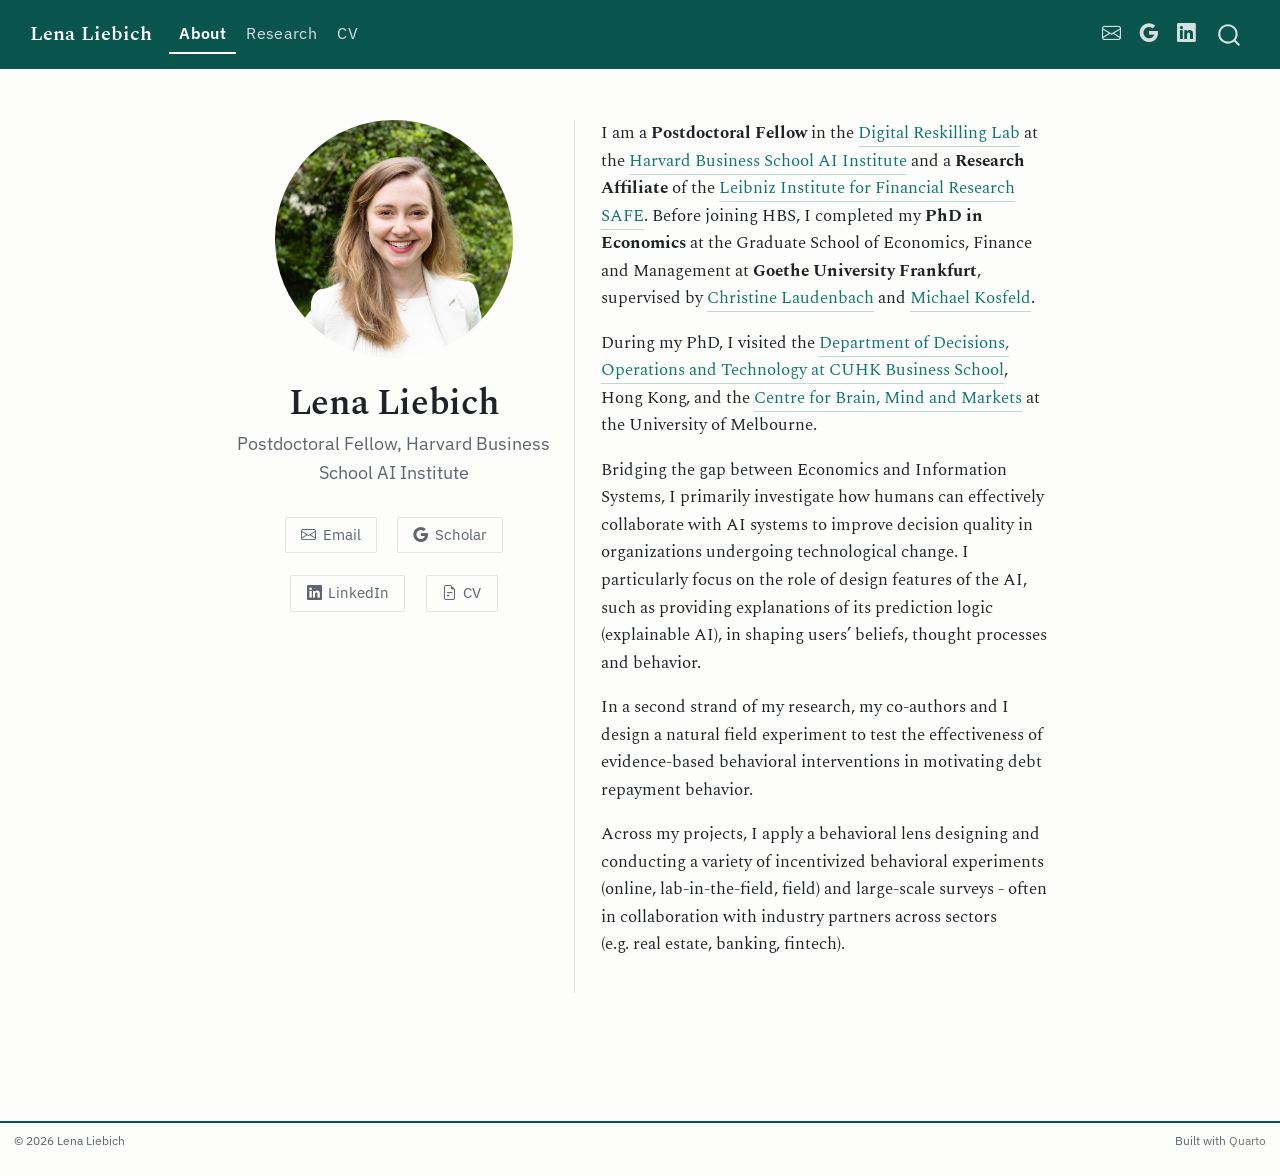
==== docs/index.html @ b9bfd89f "Set the new-tab attributes at build time instead of in the browser Reported as not working in Safari" ====
<!DOCTYPE html>
<html xmlns="http://www.w3.org/1999/xhtml" lang="en" xml:lang="en"><head>

<meta charset="utf-8">
<meta name="generator" content="quarto-1.10.18">

<meta name="viewport" content="width=device-width, initial-scale=1.0, user-scalable=yes">


<title>Lena Liebich</title>
<style>
/* Default styles provided by pandoc.
** See https://pandoc.org/MANUAL.html#variables-for-html for config info.
*/
span.smallcaps{font-variant: small-caps;}
div.columns{display: flex; gap: 1.5em;}
div.column{flex: auto;}
@media screen {
div.columns{gap: min(4vw, 1.5em);}
div.column{overflow-x: auto;}
}
div.hanging-indent{margin-left: 1.5em; text-indent: -1.5em;}
ul.task-list{list-style: none;}
ul.task-list li input[type="checkbox"] {
  width: 0.8em;
  margin: 0 0.8em 0.2em -1em; /* quarto-specific, see https://github.com/quarto-dev/quarto-cli/issues/4556 */ 
  vertical-align: middle;
}
</style>


<script src="site_libs/quarto-nav/quarto-nav.js"></script>
<script src="site_libs/clipboard/clipboard.min.js"></script>
<script src="site_libs/quarto-search/autocomplete.umd.js"></script>
<script src="site_libs/quarto-search/fuse.min.js"></script>
<script src="site_libs/quarto-search/quarto-search.js"></script>
<meta name="quarto:offset" content="./">
<script src="site_libs/quarto-html/quarto.js" type="module"></script>
<script src="site_libs/quarto-html/tabsets/tabsets.js" type="module"></script>
<script src="site_libs/quarto-html/popper.min.js"></script>
<script src="site_libs/quarto-html/tippy.umd.min.js"></script>
<link href="site_libs/quarto-html/tippy.css" rel="stylesheet">
<link href="site_libs/quarto-html/quarto-syntax-highlighting-64a204ab8560d761af7679ceaba22944.css" rel="stylesheet" id="quarto-text-highlighting-styles">
<script src="site_libs/bootstrap/bootstrap.min.js"></script>
<link href="site_libs/bootstrap/bootstrap-icons.css" rel="stylesheet">
<link href="site_libs/bootstrap/bootstrap-2f8f1644a0e8b5014644fbfee4760134.min.css" rel="stylesheet" append-hash="true" id="quarto-bootstrap" data-mode="light">
<script id="quarto-search-options" type="application/json">{
  "location": "navbar",
  "copy-button": false,
  "collapse-after": 3,
  "panel-placement": "end",
  "type": "overlay",
  "limit": 50,
  "keyboard-shortcut": [
    "f",
    "/",
    "s"
  ],
  "show-item-context": false,
  "language": {
    "search-no-results-text": "No results",
    "search-matching-documents-text": "matching documents",
    "search-copy-link-title": "Copy link to search",
    "search-hide-matches-text": "Hide additional matches",
    "search-more-match-text": "more match in this document",
    "search-more-matches-text": "more matches in this document",
    "search-clear-button-title": "Clear",
    "search-text-placeholder": "",
    "search-detached-cancel-button-title": "Cancel",
    "search-submit-button-title": "Submit",
    "search-label": "Search"
  }
}</script>
<style>html{ scroll-behavior: smooth; }</style>
<link rel="preconnect" href="https://fonts.googleapis.com">
<link rel="preconnect" href="https://fonts.gstatic.com" crossorigin="">
<link href="https://fonts.googleapis.com/css2?family=IBM+Plex+Sans:wght@400;500;600&amp;family=Spectral:ital,wght@0,300;0,400;0,600;1,400;1,600&amp;display=swap" rel="stylesheet">


<meta property="og:title" content="Lena Liebich">
<meta property="og:description" content="Postdoctoral Fellow, Harvard Business School AI Institute">
<meta property="og:image" content="https://lenaliebich.github.io/assets/img/profile.jpg">
<meta property="og:site_name" content="Lena Liebich">
<meta name="twitter:title" content="Lena Liebich">
<meta name="twitter:description" content="Postdoctoral Fellow, Harvard Business School AI Institute">
<meta name="twitter:image" content="https://lenaliebich.github.io/assets/img/profile.jpg">
<meta name="twitter:card" content="summary_large_image">
</head>

<body class="nav-fixed fullcontent quarto-light">

<div id="quarto-search-results"></div>
  <header id="quarto-header" class="headroom fixed-top">
    <nav class="navbar navbar-expand-lg " data-bs-theme="dark">
      <div class="navbar-container container-fluid">
      <div class="navbar-brand-container mx-auto">
    <a class="navbar-brand" href="./index.html">
    <span class="navbar-title">Lena Liebich</span>
    </a>
  </div>
            <div id="quarto-search" class="" title="Search"></div>
          <button class="navbar-toggler" type="button" data-bs-toggle="collapse" data-bs-target="#navbarCollapse" aria-controls="navbarCollapse" role="menu" aria-expanded="false" aria-label="Toggle navigation" onclick="if (window.quartoToggleHeadroom) { window.quartoToggleHeadroom(); }">
  <span class="navbar-toggler-icon"></span>
</button>
          <div class="collapse navbar-collapse" id="navbarCollapse">
            <ul class="navbar-nav navbar-nav-scroll me-auto">
  <li class="nav-item">
    <a class="nav-link active" href="./index.html" aria-current="page"> 
<span class="menu-text">About</span></a>
  </li>  
  <li class="nav-item">
    <a class="nav-link" href="./research.html"> 
<span class="menu-text">Research</span></a>
  </li>  
  <li class="nav-item">
    <a class="nav-link" href="./cv.html"> 
<span class="menu-text">CV</span></a>
  </li>  
</ul>
            <ul class="navbar-nav navbar-nav-scroll ms-auto">
  <li class="nav-item compact">
    <a class="nav-link" href="mailto:lliebich@hbs.edu"> <i class="bi bi-envelope" role="img" aria-label="Email">
</i> 
<span class="menu-text"></span></a>
  </li>  
  <li class="nav-item compact">
    <a class="nav-link" href="https://scholar.google.com/citations?user=cl_MymMAAAAJ" rel="noopener noreferrer" target="_blank"> <i class="bi bi-google" role="img" aria-label="Google Scholar">
</i> 
<span class="menu-text"></span></a>
  </li>  
  <li class="nav-item compact">
    <a class="nav-link" href="https://www.linkedin.com/in/lena-liebich" rel="noopener noreferrer" target="_blank"> <i class="bi bi-linkedin" role="img" aria-label="LinkedIn">
</i> 
<span class="menu-text"></span></a>
  </li>  
</ul>
          </div> <!-- /navcollapse -->
            <div class="quarto-navbar-tools">
</div>
      </div> <!-- /container-fluid -->
    </nav>
</header>
<!-- content -->
<div id="quarto-content" class="quarto-container page-columns page-rows-contents page-layout-article page-navbar">
<!-- sidebar -->
<!-- margin-sidebar -->
    
<!-- main -->
<div class="quarto-about-trestles">
  <div class="about-entity">
    <img src="assets/img/profile.jpg" alt="Portrait of Lena Liebich" class="about-image
  round " style="height: 14em; width: 14em;">
<header id="title-block-header" class="quarto-title-block default">
<div class="quarto-title">
<h1 class="title">Lena Liebich</h1>
<p class="subtitle lead">Postdoctoral Fellow, Harvard Business School AI Institute</p>
</div>
<div class="quarto-title-meta">
  </div>
</header>
    <div class="about-links">
  <a href="mailto:lliebich@hbs.edu" class="about-link" rel="" target="">
    <i class="bi bi-envelope"></i>
     <span class="about-link-text">Email</span>
  </a>
  <a href="https://scholar.google.com/citations?user=cl_MymMAAAAJ" class="about-link" rel="noopener noreferrer" target="_blank">
    <i class="bi bi-google"></i>
     <span class="about-link-text">Scholar</span>
  </a>
  <a href="https://www.linkedin.com/in/lena-liebich" class="about-link" rel="noopener noreferrer" target="_blank">
    <i class="bi bi-linkedin"></i>
     <span class="about-link-text">LinkedIn</span>
  </a>
  <a href="/cv.html" class="about-link" rel="" target="">
    <i class="bi bi-file-earmark-text"></i>
     <span class="about-link-text">CV</span>
  </a>
</div>
  </div>
  <div class="about-contents"><main class="content" id="quarto-document-content">
<p>I am a <strong>Postdoctoral Fellow</strong> in the <a href="https://aiinstitute.hbs.edu/digital-reskilling/" target="_blank" rel="noopener noreferrer">Digital Reskilling Lab</a> at the <a href="https://aiinstitute.hbs.edu" target="_blank" rel="noopener noreferrer">Harvard Business School AI Institute</a> and a <strong>Research Affiliate</strong> of the <strong><a href="https://safe-frankfurt.de" target="_blank" rel="noopener noreferrer">Leibniz Institute for Financial Research SAFE</a></strong>. Before joining HBS, I completed my <strong>PhD in Economics</strong> at the Graduate School of Economics, Finance and Management at <strong>Goethe University Frankfurt</strong>, supervised by <a href="https://sites.google.com/site/christinexlaudenbach/" target="_blank" rel="noopener noreferrer">Christine Laudenbach</a> and <a href="https://sites.google.com/site/michaelkosfeld/" target="_blank" rel="noopener noreferrer">Michael Kosfeld</a>.</p>
<p>During my PhD, I visited the <a href="https://www.bschool.cuhk.edu.hk/departments/decisions-operations-and-technology/" target="_blank" rel="noopener noreferrer">Department of Decisions, Operations and Technology at CUHK Business School</a>, Hong Kong, and the <a href="https://www.unimelb.edu.au/cbmm" target="_blank" rel="noopener noreferrer">Centre for Brain, Mind and Markets</a> at the University of Melbourne.</p>
<p>Bridging the gap between Economics and Information Systems, I primarily investigate how humans can effectively collaborate with AI systems to improve decision quality in organizations undergoing technological change. I particularly focus on the role of design features of the AI, such as providing explanations of its prediction logic (explainable AI), in shaping users’ beliefs, thought processes and behavior.</p>
<p>In a second strand of my research, my co-authors and I design a natural field experiment to test the effectiveness of evidence-based behavioral interventions in motivating debt repayment behavior.</p>
<p>Across my projects, I apply a behavioral lens designing and conducting a variety of incentivized behavioral experiments (online, lab-in-the-field, field) and large-scale surveys - often in collaboration with industry partners across sectors (e.g.&nbsp;real estate, banking, fintech).</p>


</main></div>
</div>
 <!-- /main -->
<script id="quarto-html-after-body" type="application/javascript">
  window.document.addEventListener("DOMContentLoaded", function (event) {
    const isCodeAnnotation = (el) => {
      for (const clz of el.classList) {
        if (clz.startsWith('code-annotation-')) {                     
          return true;
        }
      }
      return false;
    }
    const onCopySuccess = function(e) {
      // button target
      const button = e.trigger;
      // don't keep focus
      button.blur();
      // flash "checked"
      button.classList.add('code-copy-button-checked');
      var currentTitle = button.getAttribute("title");
      button.setAttribute("title", "Copied!");
      let tooltip;
      if (window.bootstrap) {
        button.setAttribute("data-bs-toggle", "tooltip");
        button.setAttribute("data-bs-placement", "left");
        button.setAttribute("data-bs-title", "Copied!");
        tooltip = new bootstrap.Tooltip(button, 
          { trigger: "manual", 
            customClass: "code-copy-button-tooltip",
            offset: [0, -8]});
        tooltip.show();    
      }
      setTimeout(function() {
        if (tooltip) {
          tooltip.hide();
          button.removeAttribute("data-bs-title");
          button.removeAttribute("data-bs-toggle");
          button.removeAttribute("data-bs-placement");
        }
        button.setAttribute("title", currentTitle);
        button.classList.remove('code-copy-button-checked');
      }, 1000);
      // clear code selection
      e.clearSelection();
    }
    const getTextToCopy = function(trigger) {
      const outerScaffold = trigger.parentElement.cloneNode(true);
      const codeEl = outerScaffold.querySelector('code');
      for (const childEl of codeEl.children) {
        if (isCodeAnnotation(childEl)) {
          childEl.remove();
        }
      }
      return codeEl.innerText;
    }
    const clipboard = new window.ClipboardJS('.code-copy-button:not([data-in-quarto-modal])', {
      text: getTextToCopy
    });
    clipboard.on('success', onCopySuccess);
    if (window.document.getElementById('quarto-embedded-source-code-modal')) {
      const clipboardModal = new window.ClipboardJS('.code-copy-button[data-in-quarto-modal]', {
        text: getTextToCopy,
        container: window.document.getElementById('quarto-embedded-source-code-modal')
      });
      clipboardModal.on('success', onCopySuccess);
    }
      var localhostRegex = new RegExp(/^(?:http|https):\/\/localhost\:?[0-9]*\//);
      var mailtoRegex = new RegExp(/^mailto:/);
        var filterRegex = new RegExp("https:\/\/lenaliebich\.github\.io");
      var isInternal = (href) => {
          return filterRegex.test(href) || localhostRegex.test(href) || mailtoRegex.test(href);
      }
      // Inspect non-navigation links and adorn them if external
     var links = window.document.querySelectorAll('a[href]:not(.nav-link):not(.navbar-brand):not(.toc-action):not(.sidebar-link):not(.sidebar-item-toggle):not(.pagination-link):not(.no-external):not([aria-hidden]):not(.dropdown-item):not(.quarto-navigation-tool):not(.about-link)');
      for (var i=0; i<links.length; i++) {
        const link = links[i];
        if (!isInternal(link.href)) {
          // undo the damage that might have been done by quarto-nav.js in the case of
          // links that we want to consider external
          if (link.dataset.originalHref !== undefined) {
            link.href = link.dataset.originalHref;
          }
        }
      }
    function tippyHover(el, contentFn, onTriggerFn, onUntriggerFn) {
      const config = {
        allowHTML: true,
        maxWidth: 500,
        delay: 100,
        arrow: false,
        appendTo: function(el) {
            return el.parentElement;
        },
        interactive: true,
        interactiveBorder: 10,
        theme: 'quarto',
        placement: 'bottom-start',
      };
      if (contentFn) {
        config.content = contentFn;
      }
      if (onTriggerFn) {
        config.onTrigger = onTriggerFn;
      }
      if (onUntriggerFn) {
        config.onUntrigger = onUntriggerFn;
      }
      window.tippy(el, config); 
    }
    const noterefs = window.document.querySelectorAll('a[role="doc-noteref"]');
    for (var i=0; i<noterefs.length; i++) {
      const ref = noterefs[i];
      tippyHover(ref, function() {
        // use id or data attribute instead here
        let href = ref.getAttribute('data-footnote-href') || ref.getAttribute('href');
        try { href = new URL(href).hash; } catch {}
        const id = href.replace(/^#\/?/, "");
        const note = window.document.getElementById(id);
        if (note) {
          return note.innerHTML;
        } else {
          return "";
        }
      });
    }
    const xrefs = window.document.querySelectorAll('a.quarto-xref');
    const processXRef = (id, note) => {
      // Strip column container classes
      const stripColumnClz = (el) => {
        el.classList.remove("page-full", "page-columns");
        if (el.children) {
          for (const child of el.children) {
            stripColumnClz(child);
          }
        }
      }
      stripColumnClz(note)
      if (id === null || id.startsWith('sec-')) {
        // Special case sections, only their first couple elements
        const container = document.createElement("div");
        if (note.children && note.children.length > 2) {
          container.appendChild(note.children[0].cloneNode(true));
          for (let i = 1; i < note.children.length; i++) {
            const child = note.children[i];
            if (child.tagName === "P" && child.innerText === "") {
              continue;
            } else {
              container.appendChild(child.cloneNode(true));
              break;
            }
          }
          if (window.Quarto?.typesetMath) {
            window.Quarto.typesetMath(container);
          }
          return container.innerHTML
        } else {
          if (window.Quarto?.typesetMath) {
            window.Quarto.typesetMath(note);
          }
          return note.innerHTML;
        }
      } else {
        // Remove any anchor links if they are present
        const anchorLink = note.querySelector('a.anchorjs-link');
        if (anchorLink) {
          anchorLink.remove();
        }
        if (window.Quarto?.typesetMath) {
          window.Quarto.typesetMath(note);
        }
        if (note.classList.contains("callout")) {
          return note.outerHTML;
        } else {
          return note.innerHTML;
        }
      }
    }
    for (var i=0; i<xrefs.length; i++) {
      const xref = xrefs[i];
      tippyHover(xref, undefined, function(instance) {
        instance.disable();
        let url = xref.getAttribute('href');
        let hash = undefined; 
        if (url.startsWith('#')) {
          hash = url;
        } else {
          try { hash = new URL(url).hash; } catch {}
        }
        if (hash) {
          const id = hash.replace(/^#\/?/, "");
          const note = window.document.getElementById(id);
          if (note !== null) {
            try {
              const html = processXRef(id, note.cloneNode(true));
              instance.setContent(html);
            } finally {
              instance.enable();
              instance.show();
            }
          } else {
            // See if we can fetch this
            fetch(url.split('#')[0])
            .then(res => res.text())
            .then(html => {
              const parser = new DOMParser();
              const htmlDoc = parser.parseFromString(html, "text/html");
              const note = htmlDoc.getElementById(id);
              if (note !== null) {
                const html = processXRef(id, note);
                instance.setContent(html);
              } 
            }).finally(() => {
              instance.enable();
              instance.show();
            });
          }
        } else {
          // See if we can fetch a full url (with no hash to target)
          // This is a special case and we should probably do some content thinning / targeting
          fetch(url)
          .then(res => res.text())
          .then(html => {
            const parser = new DOMParser();
            const htmlDoc = parser.parseFromString(html, "text/html");
            const note = htmlDoc.querySelector('main.content');
            if (note !== null) {
              // This should only happen for chapter cross references
              // (since there is no id in the URL)
              // remove the first header
              if (note.children.length > 0 && note.children[0].tagName === "HEADER") {
                note.children[0].remove();
              }
              const html = processXRef(null, note);
              instance.setContent(html);
            } 
          }).finally(() => {
            instance.enable();
            instance.show();
          });
        }
      }, function(instance) {
      });
    }
        let selectedAnnoteEl;
        const selectorForAnnotation = ( cell, annotation) => {
          let cellAttr = 'data-code-cell="' + cell + '"';
          let lineAttr = 'data-code-annotation="' +  annotation + '"';
          const selector = 'span[' + cellAttr + '][' + lineAttr + ']';
          return selector;
        }
        const selectCodeLines = (annoteEl) => {
          const doc = window.document;
          const targetCell = annoteEl.getAttribute("data-target-cell");
          const targetAnnotation = annoteEl.getAttribute("data-target-annotation");
          const annoteSpan = window.document.querySelector(selectorForAnnotation(targetCell, targetAnnotation));
          const lines = annoteSpan.getAttribute("data-code-lines").split(",");
          const lineIds = lines.map((line) => {
            return targetCell + "-" + line;
          })
          let top = null;
          let height = null;
          let parent = null;
          if (lineIds.length > 0) {
              //compute the position of the single el (top and bottom and make a div)
              const el = window.document.getElementById(lineIds[0]);
              top = el.offsetTop;
              height = el.offsetHeight;
              parent = el.parentElement.parentElement;
            if (lineIds.length > 1) {
              const lastEl = window.document.getElementById(lineIds[lineIds.length - 1]);
              const bottom = lastEl.offsetTop + lastEl.offsetHeight;
              height = bottom - top;
            }
            if (top !== null && height !== null && parent !== null) {
              // cook up a div (if necessary) and position it 
              let div = window.document.getElementById("code-annotation-line-highlight");
              if (div === null) {
                div = window.document.createElement("div");
                div.setAttribute("id", "code-annotation-line-highlight");
                div.style.position = 'absolute';
                parent.appendChild(div);
              }
              div.style.top = top - 2 + "px";
              div.style.height = height + 4 + "px";
              div.style.left = 0;
              let gutterDiv = window.document.getElementById("code-annotation-line-highlight-gutter");
              if (gutterDiv === null) {
                gutterDiv = window.document.createElement("div");
                gutterDiv.setAttribute("id", "code-annotation-line-highlight-gutter");
                gutterDiv.style.position = 'absolute';
                const codeCell = window.document.getElementById(targetCell);
                const gutter = codeCell.querySelector('.code-annotation-gutter');
                gutter.appendChild(gutterDiv);
              }
              gutterDiv.style.top = top - 2 + "px";
              gutterDiv.style.height = height + 4 + "px";
            }
            selectedAnnoteEl = annoteEl;
          }
        };
        const unselectCodeLines = () => {
          const elementsIds = ["code-annotation-line-highlight", "code-annotation-line-highlight-gutter"];
          elementsIds.forEach((elId) => {
            const div = window.document.getElementById(elId);
            if (div) {
              div.remove();
            }
          });
          selectedAnnoteEl = undefined;
        };
          // Handle positioning of the toggle
      window.addEventListener(
        "resize",
        throttle(() => {
          elRect = undefined;
          if (selectedAnnoteEl) {
            selectCodeLines(selectedAnnoteEl);
          }
        }, 10)
      );
      function throttle(fn, ms) {
      let throttle = false;
      let timer;
        return (...args) => {
          if(!throttle) { // first call gets through
              fn.apply(this, args);
              throttle = true;
          } else { // all the others get throttled
              if(timer) clearTimeout(timer); // cancel #2
              timer = setTimeout(() => {
                fn.apply(this, args);
                timer = throttle = false;
              }, ms);
          }
        };
      }
        // Attach click handler to the DT
        const annoteDls = window.document.querySelectorAll('dt[data-target-cell]');
        for (const annoteDlNode of annoteDls) {
          annoteDlNode.addEventListener('click', (event) => {
            const clickedEl = event.target;
            if (clickedEl !== selectedAnnoteEl) {
              unselectCodeLines();
              const activeEl = window.document.querySelector('dt[data-target-cell].code-annotation-active');
              if (activeEl) {
                activeEl.classList.remove('code-annotation-active');
              }
              selectCodeLines(clickedEl);
              clickedEl.classList.add('code-annotation-active');
            } else {
              // Unselect the line
              unselectCodeLines();
              clickedEl.classList.remove('code-annotation-active');
            }
          });
        }
    const findCites = (el) => {
      const parentEl = el.parentElement;
      if (parentEl) {
        const cites = parentEl.dataset.cites;
        if (cites) {
          return {
            el,
            cites: cites.split(' ')
          };
        } else {
          return findCites(el.parentElement)
        }
      } else {
        return undefined;
      }
    };
    var bibliorefs = window.document.querySelectorAll('a[role="doc-biblioref"]');
    for (var i=0; i<bibliorefs.length; i++) {
      const ref = bibliorefs[i];
      const citeInfo = findCites(ref);
      if (citeInfo) {
        tippyHover(citeInfo.el, function() {
          var popup = window.document.createElement('div');
          citeInfo.cites.forEach(function(cite) {
            var citeDiv = window.document.createElement('div');
            citeDiv.classList.add('hanging-indent');
            citeDiv.classList.add('csl-entry');
            var biblioDiv = window.document.getElementById('ref-' + cite);
            if (biblioDiv) {
              citeDiv.innerHTML = biblioDiv.innerHTML;
            }
            popup.appendChild(citeDiv);
          });
          return popup.innerHTML;
        });
      }
    }
  });
  </script>
</div> <!-- /content -->
<footer class="footer">
  <div class="nav-footer">
    <div class="nav-footer-left">
<p>© 2026 Lena Liebich</p>
</div>   
    <div class="nav-footer-center">
      &nbsp;
    </div>
    <div class="nav-footer-right">
<p>Built with <a href="https://quarto.org" target="_blank" rel="noopener noreferrer">Quarto</a></p>
</div>
  </div>
</footer>




<script src="site_libs/quarto-html/zenscroll-min.js"></script>
</body></html>
---- docs/site_libs/quarto-html/tippy.css ----
.tippy-box[data-animation=fade][data-state=hidden]{opacity:0}[data-tippy-root]{max-width:calc(100vw - 10px)}.tippy-box{position:relative;background-color:#333;color:#fff;border-radius:4px;font-size:14px;line-height:1.4;white-space:normal;outline:0;transition-property:transform,visibility,opacity}.tippy-box[data-placement^=top]>.tippy-arrow{bottom:0}.tippy-box[data-placement^=top]>.tippy-arrow:before{bottom:-7px;left:0;border-width:8px 8px 0;border-top-color:initial;transform-origin:center top}.tippy-box[data-placement^=bottom]>.tippy-arrow{top:0}.tippy-box[data-placement^=bottom]>.tippy-arrow:before{top:-7px;left:0;border-width:0 8px 8px;border-bottom-color:initial;transform-origin:center bottom}.tippy-box[data-placement^=left]>.tippy-arrow{right:0}.tippy-box[data-placement^=left]>.tippy-arrow:before{border-width:8px 0 8px 8px;border-left-color:initial;right:-7px;transform-origin:center left}.tippy-box[data-placement^=right]>.tippy-arrow{left:0}.tippy-box[data-placement^=right]>.tippy-arrow:before{left:-7px;border-width:8px 8px 8px 0;border-right-color:initial;transform-origin:center right}.tippy-box[data-inertia][data-state=visible]{transition-timing-function:cubic-bezier(.54,1.5,.38,1.11)}.tippy-arrow{width:16px;height:16px;color:#333}.tippy-arrow:before{content:"";position:absolute;border-color:transparent;border-style:solid}.tippy-content{position:relative;padding:5px 9px;z-index:1}
---- docs/site_libs/quarto-html/quarto-syntax-highlighting-64a204ab8560d761af7679ceaba22944.css ----
/* quarto syntax highlight colors */
:root {
  --quarto-hl-ot-color: #003B4F;
  --quarto-hl-at-color: #657422;
  --quarto-hl-ss-color: #20794D;
  --quarto-hl-an-color: #5E5E5E;
  --quarto-hl-fu-color: #4758AB;
  --quarto-hl-st-color: #20794D;
  --quarto-hl-cf-color: #003B4F;
  --quarto-hl-op-color: #5E5E5E;
  --quarto-hl-er-color: #AD0000;
  --quarto-hl-bn-color: #AD0000;
  --quarto-hl-al-color: #AD0000;
  --quarto-hl-va-color: #111111;
  --quarto-hl-bu-color: inherit;
  --quarto-hl-ex-color: inherit;
  --quarto-hl-pp-color: #AD0000;
  --quarto-hl-in-color: #5E5E5E;
  --quarto-hl-vs-color: #20794D;
  --quarto-hl-wa-color: #5E5E5E;
  --quarto-hl-do-color: #5E5E5E;
  --quarto-hl-im-color: #00769E;
  --quarto-hl-ch-color: #20794D;
  --quarto-hl-dt-color: #AD0000;
  --quarto-hl-fl-color: #AD0000;
  --quarto-hl-co-color: #5E5E5E;
  --quarto-hl-cv-color: #5E5E5E;
  --quarto-hl-cn-color: #8f5902;
  --quarto-hl-sc-color: #5E5E5E;
  --quarto-hl-dv-color: #AD0000;
  --quarto-hl-kw-color: #003B4F;
}

/* other quarto variables */
:root {
  --quarto-font-monospace: SFMono-Regular, Menlo, Monaco, Consolas, "Liberation Mono", "Courier New", monospace;
}

/* syntax highlight based on Pandoc's rules */
pre > code.sourceCode > span {
  color: #003B4F;
}

code.sourceCode > span {
  color: #003B4F;
}

div.sourceCode,
div.sourceCode pre.sourceCode {
  color: #003B4F;
}

/* Normal */
code span {
  color: #003B4F;
}

/* Alert */
code span.al {
  color: #AD0000;
  font-style: inherit;
}

/* Annotation */
code span.an {
  color: #5E5E5E;
  font-style: inherit;
}

/* Attribute */
code span.at {
  color: #657422;
  font-style: inherit;
}

/* BaseN */
code span.bn {
  color: #AD0000;
  font-style: inherit;
}

/* BuiltIn */
code span.bu {
  font-style: inherit;
}

/* ControlFlow */
code span.cf {
  color: #003B4F;
  font-weight: bold;
  font-style: inherit;
}

/* Char */
code span.ch {
  color: #20794D;
  font-style: inherit;
}

/* Constant */
code span.cn {
  color: #8f5902;
  font-style: inherit;
}

/* Comment */
code span.co {
  color: #5E5E5E;
  font-style: inherit;
}

/* CommentVar */
code span.cv {
  color: #5E5E5E;
  font-style: italic;
}

/* Documentation */
code span.do {
  color: #5E5E5E;
  font-style: italic;
}

/* DataType */
code span.dt {
  color: #AD0000;
  font-style: inherit;
}

/* DecVal */
code span.dv {
  color: #AD0000;
  font-style: inherit;
}

/* Error */
code span.er {
  color: #AD0000;
  font-style: inherit;
}

/* Extension */
code span.ex {
  font-style: inherit;
}

/* Float */
code span.fl {
  color: #AD0000;
  font-style: inherit;
}

/* Function */
code span.fu {
  color: #4758AB;
  font-style: inherit;
}

/* Import */
code span.im {
  color: #00769E;
  font-style: inherit;
}

/* Information */
code span.in {
  color: #5E5E5E;
  font-style: inherit;
}

/* Keyword */
code span.kw {
  color: #003B4F;
  font-weight: bold;
  font-style: inherit;
}

/* Operator */
code span.op {
  color: #5E5E5E;
  font-style: inherit;
}

/* Other */
code span.ot {
  color: #003B4F;
  font-style: inherit;
}

/* Preprocessor */
code span.pp {
  color: #AD0000;
  font-style: inherit;
}

/* SpecialChar */
code span.sc {
  color: #5E5E5E;
  font-style: inherit;
}

/* SpecialString */
code span.ss {
  color: #20794D;
  font-style: inherit;
}

/* String */
code span.st {
  color: #20794D;
  font-style: inherit;
}

/* Variable */
code span.va {
  color: #111111;
  font-style: inherit;
}

/* VerbatimString */
code span.vs {
  color: #20794D;
  font-style: inherit;
}

/* Warning */
code span.wa {
  color: #5E5E5E;
  font-style: italic;
}

.prevent-inlining {
  content: "</";
}

/*# sourceMappingURL=9d8d5bb603a83b8298b89080a598c93b.css.map */
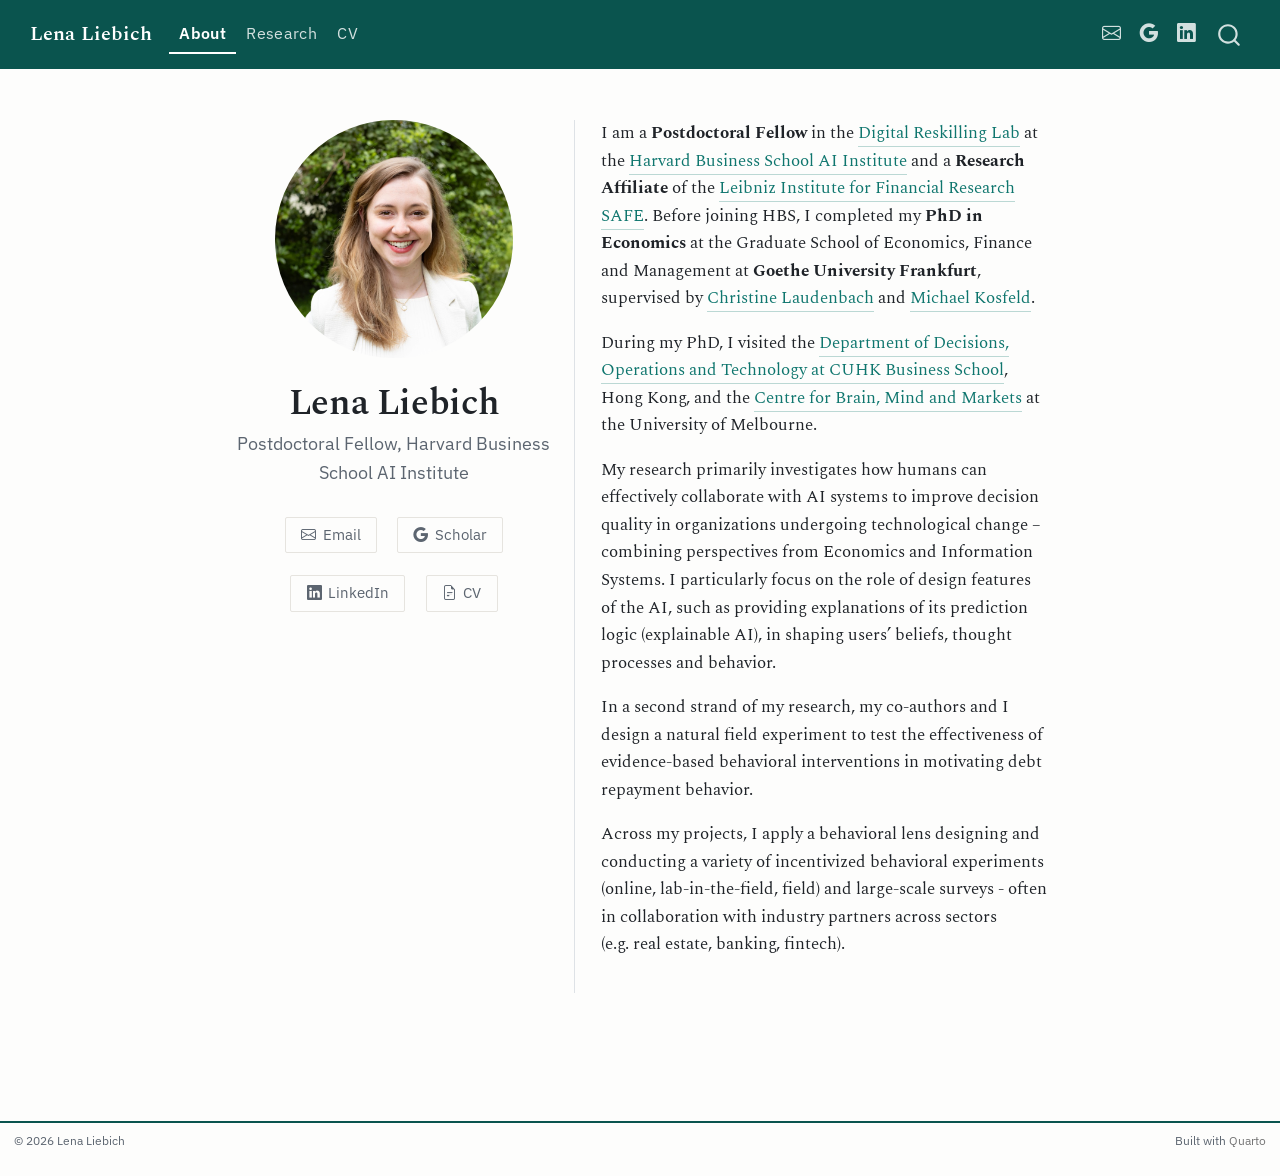
==== commit 4f4a5927: "Lead the About bio with the research question Reorders the sentence so it opens with what the resear" ====
--- a/docs/index.html
+++ b/docs/index.html
@@ -180,7 +180,7 @@
   <div class="about-contents"><main class="content" id="quarto-document-content">
 <p>I am a <strong>Postdoctoral Fellow</strong> in the <a href="https://aiinstitute.hbs.edu/digital-reskilling/" target="_blank" rel="noopener noreferrer">Digital Reskilling Lab</a> at the <a href="https://aiinstitute.hbs.edu" target="_blank" rel="noopener noreferrer">Harvard Business School AI Institute</a> and a <strong>Research Affiliate</strong> of the <strong><a href="https://safe-frankfurt.de" target="_blank" rel="noopener noreferrer">Leibniz Institute for Financial Research SAFE</a></strong>. Before joining HBS, I completed my <strong>PhD in Economics</strong> at the Graduate School of Economics, Finance and Management at <strong>Goethe University Frankfurt</strong>, supervised by <a href="https://sites.google.com/site/christinexlaudenbach/" target="_blank" rel="noopener noreferrer">Christine Laudenbach</a> and <a href="https://sites.google.com/site/michaelkosfeld/" target="_blank" rel="noopener noreferrer">Michael Kosfeld</a>.</p>
 <p>During my PhD, I visited the <a href="https://www.bschool.cuhk.edu.hk/departments/decisions-operations-and-technology/" target="_blank" rel="noopener noreferrer">Department of Decisions, Operations and Technology at CUHK Business School</a>, Hong Kong, and the <a href="https://www.unimelb.edu.au/cbmm" target="_blank" rel="noopener noreferrer">Centre for Brain, Mind and Markets</a> at the University of Melbourne.</p>
-<p>Bridging the gap between Economics and Information Systems, I primarily investigate how humans can effectively collaborate with AI systems to improve decision quality in organizations undergoing technological change. I particularly focus on the role of design features of the AI, such as providing explanations of its prediction logic (explainable AI), in shaping users’ beliefs, thought processes and behavior.</p>
+<p>My research primarily investigates how humans can effectively collaborate with AI systems to improve decision quality in organizations undergoing technological change – combining perspectives from Economics and Information Systems. I particularly focus on the role of design features of the AI, such as providing explanations of its prediction logic (explainable AI), in shaping users’ beliefs, thought processes and behavior.</p>
 <p>In a second strand of my research, my co-authors and I design a natural field experiment to test the effectiveness of evidence-based behavioral interventions in motivating debt repayment behavior.</p>
 <p>Across my projects, I apply a behavioral lens designing and conducting a variety of incentivized behavioral experiments (online, lab-in-the-field, field) and large-scale surveys - often in collaboration with industry partners across sectors (e.g.&nbsp;real estate, banking, fintech).</p>
 
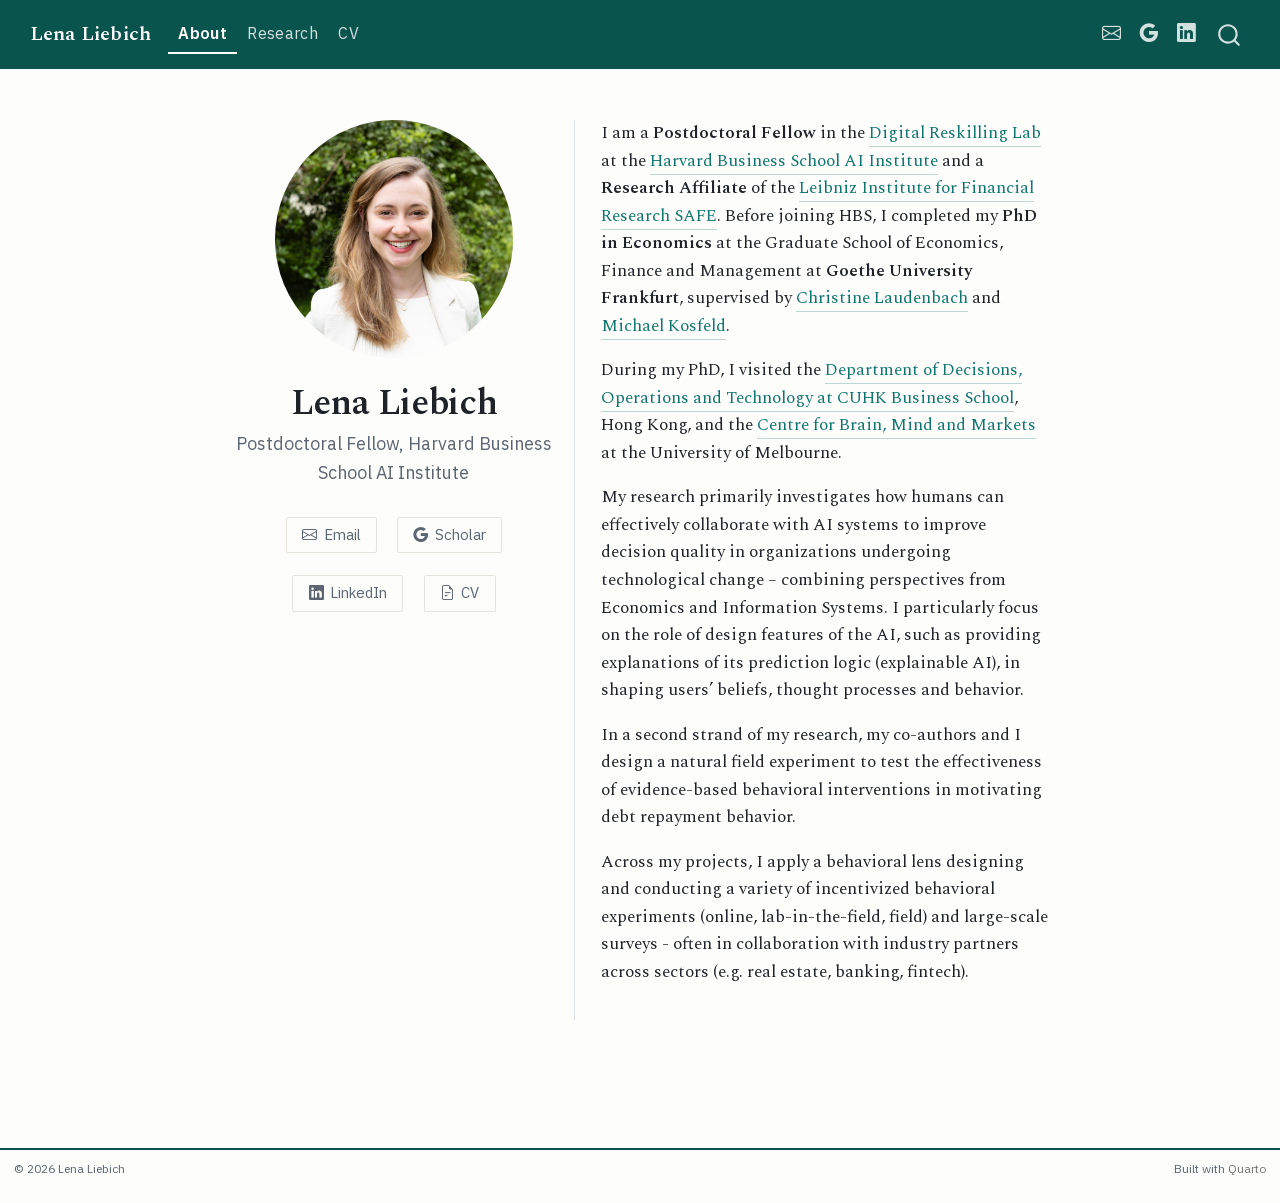
==== commit 54c65513: "Self-host the web fonts; stop the theme's own Google Fonts request Every page load sent the visitor'" ====
--- a/docs/index.html
+++ b/docs/index.html
@@ -43,7 +43,7 @@
 <link href="site_libs/quarto-html/quarto-syntax-highlighting-64a204ab8560d761af7679ceaba22944.css" rel="stylesheet" id="quarto-text-highlighting-styles">
 <script src="site_libs/bootstrap/bootstrap.min.js"></script>
 <link href="site_libs/bootstrap/bootstrap-icons.css" rel="stylesheet">
-<link href="site_libs/bootstrap/bootstrap-2f8f1644a0e8b5014644fbfee4760134.min.css" rel="stylesheet" append-hash="true" id="quarto-bootstrap" data-mode="light">
+<link href="site_libs/bootstrap/bootstrap-1bcb176e12367c25f069ea20081f12ee.min.css" rel="stylesheet" append-hash="true" id="quarto-bootstrap" data-mode="light">
 <script id="quarto-search-options" type="application/json">{
   "location": "navbar",
   "copy-button": false,
@@ -72,11 +72,10 @@
   }
 }</script>
 <style>html{ scroll-behavior: smooth; }</style>
-<link rel="preconnect" href="https://fonts.googleapis.com">
-<link rel="preconnect" href="https://fonts.gstatic.com" crossorigin="">
-<link href="https://fonts.googleapis.com/css2?family=IBM+Plex+Sans:wght@400;500;600&amp;family=Spectral:ital,wght@0,300;0,400;0,600;1,400;1,600&amp;display=swap" rel="stylesheet">
-
-
+<script data-goatcounter="https://lenaliebich.goatcounter.com/count" async="" src="https://gc.zgo.at/count.v5.js" crossorigin="anonymous" integrity="sha384-atnOLvQb9t+jTSipvd75X2yginT4PjVbqDdlJAmxMm+wYElFmeR6EmLP5bYeoRVQ"></script>
+
+
+<link rel="stylesheet" href="assets/fonts/fonts.css">
 <meta property="og:title" content="Lena Liebich">
 <meta property="og:description" content="Postdoctoral Fellow, Harvard Business School AI Institute">
 <meta property="og:image" content="https://lenaliebich.github.io/assets/img/profile.jpg">
@@ -85,6 +84,7 @@
 <meta name="twitter:description" content="Postdoctoral Fellow, Harvard Business School AI Institute">
 <meta name="twitter:image" content="https://lenaliebich.github.io/assets/img/profile.jpg">
 <meta name="twitter:card" content="summary_large_image">
+<link rel="canonical" href="https://lenaliebich.github.io/">
 </head>
 
 <body class="nav-fixed fullcontent quarto-light">
--- a/docs/assets/fonts/fonts.css
+++ b/docs/assets/fonts/fonts.css
@@ -0,0 +1,135 @@
+/*
+ * Self-hosted web fonts, so pages make no request to Google Fonts and no
+ * visitor's IP address is sent to a third party just to draw the text.
+ *
+ * These are the exact files Google Fonts served for this site (same request
+ * as before: IBM Plex Sans 400/500/600; Spectral 300/400/600 and italic
+ * 400/600), so the type looks the same. Only the latin and latin-ext subsets
+ * are kept; together they cover every character on the site, and a browser
+ * fetches latin-ext only when a page uses one of its characters.
+ *
+ * IBM Plex Sans is a variable font: one file per subset covers weights
+ * 400-600. Spectral has one file per weight and style.
+ *
+ * Both families are under the SIL Open Font License 1.1; see OFL-*.txt.
+ */
+
+/* IBM Plex Sans normal 400-600, latin */
+@font-face {
+  font-family: "IBM Plex Sans";
+  font-style: normal;
+  font-weight: 400 600;
+  font-display: swap;
+  src: url("ibm-plex-sans-latin.woff2") format("woff2");
+  unicode-range: U+0000-00FF, U+0131, U+0152-0153, U+02BB-02BC, U+02C6, U+02DA, U+02DC, U+0304, U+0308, U+0329, U+2000-206F, U+20AC, U+2122, U+2191, U+2193, U+2212, U+2215, U+FEFF, U+FFFD;
+}
+
+/* IBM Plex Sans normal 400-600, latin-ext */
+@font-face {
+  font-family: "IBM Plex Sans";
+  font-style: normal;
+  font-weight: 400 600;
+  font-display: swap;
+  src: url("ibm-plex-sans-latin-ext.woff2") format("woff2");
+  unicode-range: U+0100-02BA, U+02BD-02C5, U+02C7-02CC, U+02CE-02D7, U+02DD-02FF, U+0304, U+0308, U+0329, U+1D00-1DBF, U+1E00-1E9F, U+1EF2-1EFF, U+2020, U+20A0-20AB, U+20AD-20C4, U+2113, U+2C60-2C7F, U+A720-A7FF;
+}
+
+/* Spectral normal 300, latin */
+@font-face {
+  font-family: "Spectral";
+  font-style: normal;
+  font-weight: 300;
+  font-display: swap;
+  src: url("spectral-300-latin.woff2") format("woff2");
+  unicode-range: U+0000-00FF, U+0131, U+0152-0153, U+02BB-02BC, U+02C6, U+02DA, U+02DC, U+0304, U+0308, U+0329, U+2000-206F, U+20AC, U+2122, U+2191, U+2193, U+2212, U+2215, U+FEFF, U+FFFD;
+}
+
+/* Spectral normal 300, latin-ext */
+@font-face {
+  font-family: "Spectral";
+  font-style: normal;
+  font-weight: 300;
+  font-display: swap;
+  src: url("spectral-300-latin-ext.woff2") format("woff2");
+  unicode-range: U+0100-02BA, U+02BD-02C5, U+02C7-02CC, U+02CE-02D7, U+02DD-02FF, U+0304, U+0308, U+0329, U+1D00-1DBF, U+1E00-1E9F, U+1EF2-1EFF, U+2020, U+20A0-20AB, U+20AD-20C4, U+2113, U+2C60-2C7F, U+A720-A7FF;
+}
+
+/* Spectral normal 400, latin */
+@font-face {
+  font-family: "Spectral";
+  font-style: normal;
+  font-weight: 400;
+  font-display: swap;
+  src: url("spectral-400-latin.woff2") format("woff2");
+  unicode-range: U+0000-00FF, U+0131, U+0152-0153, U+02BB-02BC, U+02C6, U+02DA, U+02DC, U+0304, U+0308, U+0329, U+2000-206F, U+20AC, U+2122, U+2191, U+2193, U+2212, U+2215, U+FEFF, U+FFFD;
+}
+
+/* Spectral normal 400, latin-ext */
+@font-face {
+  font-family: "Spectral";
+  font-style: normal;
+  font-weight: 400;
+  font-display: swap;
+  src: url("spectral-400-latin-ext.woff2") format("woff2");
+  unicode-range: U+0100-02BA, U+02BD-02C5, U+02C7-02CC, U+02CE-02D7, U+02DD-02FF, U+0304, U+0308, U+0329, U+1D00-1DBF, U+1E00-1E9F, U+1EF2-1EFF, U+2020, U+20A0-20AB, U+20AD-20C4, U+2113, U+2C60-2C7F, U+A720-A7FF;
+}
+
+/* Spectral normal 600, latin */
+@font-face {
+  font-family: "Spectral";
+  font-style: normal;
+  font-weight: 600;
+  font-display: swap;
+  src: url("spectral-600-latin.woff2") format("woff2");
+  unicode-range: U+0000-00FF, U+0131, U+0152-0153, U+02BB-02BC, U+02C6, U+02DA, U+02DC, U+0304, U+0308, U+0329, U+2000-206F, U+20AC, U+2122, U+2191, U+2193, U+2212, U+2215, U+FEFF, U+FFFD;
+}
+
+/* Spectral normal 600, latin-ext */
+@font-face {
+  font-family: "Spectral";
+  font-style: normal;
+  font-weight: 600;
+  font-display: swap;
+  src: url("spectral-600-latin-ext.woff2") format("woff2");
+  unicode-range: U+0100-02BA, U+02BD-02C5, U+02C7-02CC, U+02CE-02D7, U+02DD-02FF, U+0304, U+0308, U+0329, U+1D00-1DBF, U+1E00-1E9F, U+1EF2-1EFF, U+2020, U+20A0-20AB, U+20AD-20C4, U+2113, U+2C60-2C7F, U+A720-A7FF;
+}
+
+/* Spectral italic 400, latin */
+@font-face {
+  font-family: "Spectral";
+  font-style: italic;
+  font-weight: 400;
+  font-display: swap;
+  src: url("spectral-400-italic-latin.woff2") format("woff2");
+  unicode-range: U+0000-00FF, U+0131, U+0152-0153, U+02BB-02BC, U+02C6, U+02DA, U+02DC, U+0304, U+0308, U+0329, U+2000-206F, U+20AC, U+2122, U+2191, U+2193, U+2212, U+2215, U+FEFF, U+FFFD;
+}
+
+/* Spectral italic 400, latin-ext */
+@font-face {
+  font-family: "Spectral";
+  font-style: italic;
+  font-weight: 400;
+  font-display: swap;
+  src: url("spectral-400-italic-latin-ext.woff2") format("woff2");
+  unicode-range: U+0100-02BA, U+02BD-02C5, U+02C7-02CC, U+02CE-02D7, U+02DD-02FF, U+0304, U+0308, U+0329, U+1D00-1DBF, U+1E00-1E9F, U+1EF2-1EFF, U+2020, U+20A0-20AB, U+20AD-20C4, U+2113, U+2C60-2C7F, U+A720-A7FF;
+}
+
+/* Spectral italic 600, latin */
+@font-face {
+  font-family: "Spectral";
+  font-style: italic;
+  font-weight: 600;
+  font-display: swap;
+  src: url("spectral-600-italic-latin.woff2") format("woff2");
+  unicode-range: U+0000-00FF, U+0131, U+0152-0153, U+02BB-02BC, U+02C6, U+02DA, U+02DC, U+0304, U+0308, U+0329, U+2000-206F, U+20AC, U+2122, U+2191, U+2193, U+2212, U+2215, U+FEFF, U+FFFD;
+}
+
+/* Spectral italic 600, latin-ext */
+@font-face {
+  font-family: "Spectral";
+  font-style: italic;
+  font-weight: 600;
+  font-display: swap;
+  src: url("spectral-600-italic-latin-ext.woff2") format("woff2");
+  unicode-range: U+0100-02BA, U+02BD-02C5, U+02C7-02CC, U+02CE-02D7, U+02DD-02FF, U+0304, U+0308, U+0329, U+1D00-1DBF, U+1E00-1E9F, U+1EF2-1EFF, U+2020, U+20A0-20AB, U+20AD-20C4, U+2113, U+2C60-2C7F, U+A720-A7FF;
+}
